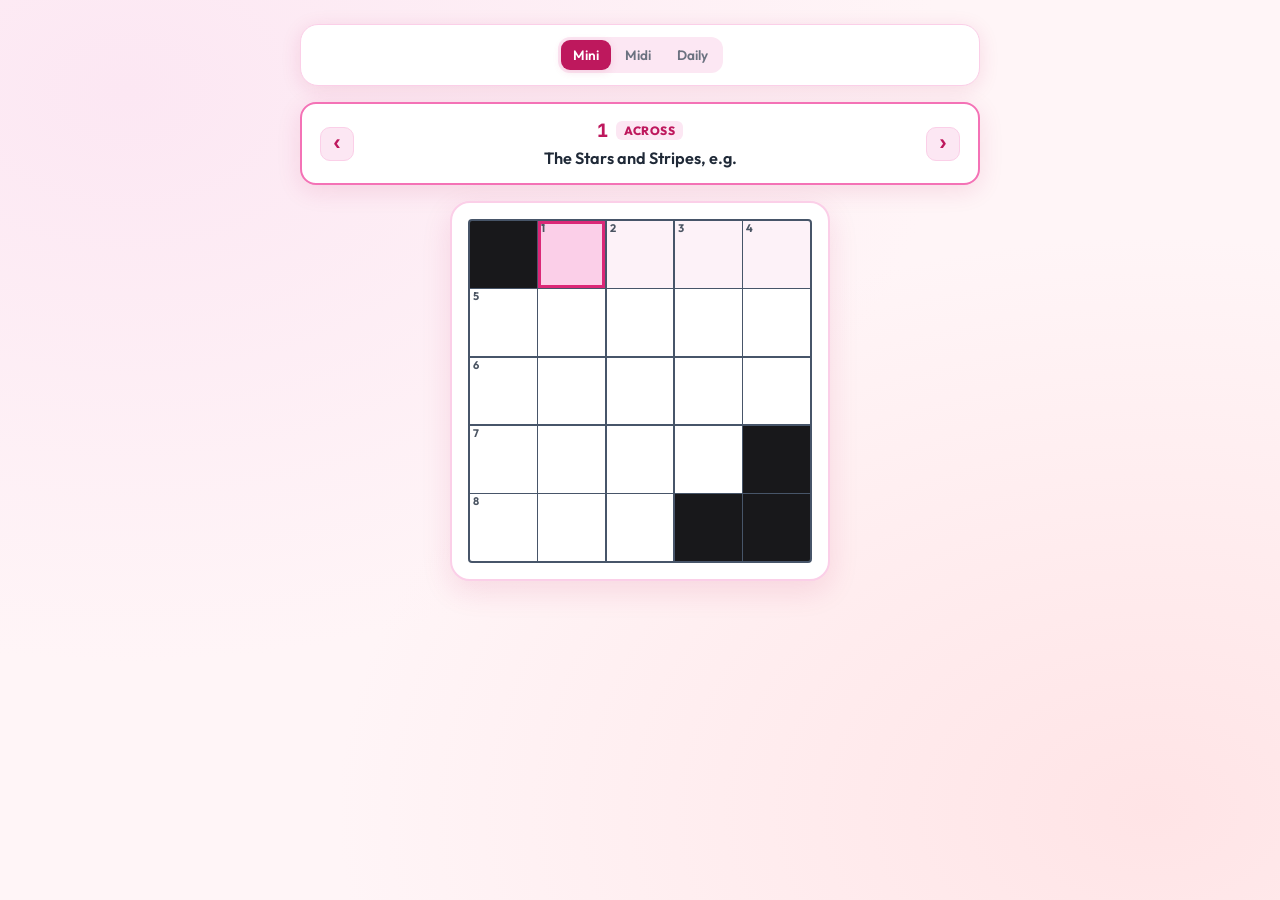
==== index.html @ 6588a8a4 "site" ====
<!DOCTYPE html>
<html lang="en">

<head>
    <meta charset="UTF-8">
    <meta name="viewport" content="width=device-width, initial-scale=1.0">
    <title>🎀</title>
    <link rel="icon"
        href="data:image/svg+xml,<svg xmlns=%22http://www.w3.org/2000/svg%22 viewBox=%220 0 100 100%22><text y=%22.9em%22 font-size=%2290%22>🗿</text></svg>">
    <link rel="preconnect" href="https://fonts.googleapis.com">
    <link rel="preconnect" href="https://fonts.gstatic.com" crossorigin>
    <link
        href="https://fonts.googleapis.com/css2?family=Outfit:wght@400;500;600;700;800&family=JetBrains+Mono:wght@500;700&display=swap"
        rel="stylesheet">
    <link rel="stylesheet" href="style.css">
</head>

<body>
    <div class="app-container">
        <header class="app-header">
            <div class="puzzle-selector">
                <button class="type-btn active" data-type="mini">Mini</button>
                <button class="type-btn" data-type="midi">Midi</button>
                <button class="type-btn" data-type="daily">Daily</button>
            </div>
        </header>

        <div class="active-clue-card" id="active-clue-card">
            <button class="clue-nav-btn" id="btn-prev-clue" title="Previous Clue">‹</button>
            <div class="clue-main-content">
                <div class="clue-meta">
                    <span class="clue-num" id="active-clue-num">1</span>
                    <span class="clue-dir" id="active-clue-direction">ACROSS</span>
                </div>
                <p class="clue-text" id="active-clue-text">Select a cell to begin...</p>
            </div>
            <button class="clue-nav-btn" id="btn-next-clue" title="Next Clue">›</button>
        </div>

        <main class="game-layout">
            <section class="board-section">
                <div id="board-wrapper">
                    <div id="board"></div>
                </div>
            </section>
        </main>
    </div>

    <div id="victory-modal" class="modal hidden">
        <div class="modal-content glass-card">
            <div class="victory-icon">🎉</div>
            <h2>Puzzle Solved!</h2>
            <p id="victory-stats">You finished!</p>
            <button id="btn-close-victory" class="primary-btn">Awesome!</button>
        </div>
    </div>

    <script src="script.js"></script>
</body>

</html>
---- style.css ----
:root {
    --bg-main: #fff5f7;
    --bg-card: #ffffff;
    --border-color: #fbcfe8;
    --border-grid: #475569;

    --primary: #be185d;
    --primary-light: #f472b6;
    --primary-soft: #fce7f3;
    --primary-glow: rgba(190, 24, 93, 0.12);

    --text-main: #1f2937;
    --text-muted: #6b7280;

    --cell-bg: #ffffff;
    --cell-text: #111827;
    --cell-black: #18181b;
    --cell-highlight: #fdf2f8;
    --cell-active: #fbcfe8;
    --cell-active-border: #db2777;
    --cell-error: #ffe4e6;

    --cols: 5;
    --rows: 5;
}

* {
    box-sizing: border-box;
    margin: 0;
    padding: 0;
}

body {
    background-color: var(--bg-main);
    background-image:
        radial-gradient(at 10% 10%, #fce7f3 0px, transparent 50%),
        radial-gradient(at 90% 90%, #ffe4e6 0px, transparent 50%);
    background-attachment: fixed;
    color: var(--text-main);
    font-family: 'Outfit', sans-serif;
    min-height: 100vh;
    display: flex;
    justify-content: center;
    align-items: flex-start;
    padding: 24px 16px;
}

.app-container {
    width: 100%;
    max-width: 680px;
    display: flex;
    flex-direction: column;
    gap: 16px;
}

.app-header {
    display: flex;
    justify-content: center;
    align-items: center;
    padding: 12px 18px;
    background: var(--bg-card);
    border: 1.5px solid var(--border-color);
    border-radius: 18px;
    box-shadow: 0 4px 20px var(--primary-glow);
}

.puzzle-selector {
    display: flex;
    background: var(--primary-soft);
    padding: 3px;
    border-radius: 12px;
    gap: 2px;
}

.type-btn {
    background: transparent;
    border: none;
    color: var(--text-muted);
    padding: 6px 12px;
    font-size: 0.85rem;
    font-weight: 600;
    font-family: inherit;
    border-radius: 9px;
    cursor: pointer;
    transition: all 0.2s ease;
}

.type-btn:hover {
    color: var(--primary);
}

.type-btn.active {
    background: var(--primary);
    color: #ffffff;
    box-shadow: 0 2px 8px var(--primary-glow);
}

.active-clue-card {
    display: flex;
    align-items: center;
    justify-content: space-between;
    gap: 12px;
    padding: 14px 18px;
    background: var(--bg-card);
    border: 2px solid var(--primary-light);
    border-radius: 16px;
    box-shadow: 0 6px 24px var(--primary-glow);
}

.clue-nav-btn {
    background: var(--primary-soft);
    border: 1px solid var(--border-color);
    color: var(--primary);
    font-size: 1.4rem;
    font-weight: 700;
    width: 34px;
    height: 34px;
    border-radius: 10px;
    cursor: pointer;
    display: flex;
    align-items: center;
    justify-content: center;
    transition: all 0.2s ease;
    flex-shrink: 0;
    line-height: 1;
}

.clue-nav-btn:hover {
    background: var(--primary);
    color: #ffffff;
}

.clue-main-content {
    display: flex;
    flex-direction: column;
    align-items: center;
    text-align: center;
    gap: 4px;
    flex: 1;
}

.clue-meta {
    display: flex;
    align-items: center;
    gap: 8px;
}

.clue-num {
    font-family: 'JetBrains Mono', monospace;
    font-weight: 800;
    font-size: 1.15rem;
    color: var(--primary);
}

.clue-dir {
    background: var(--primary-soft);
    color: var(--primary);
    font-size: 0.75rem;
    font-weight: 800;
    padding: 2px 8px;
    border-radius: 6px;
    letter-spacing: 0.5px;
}

.clue-text {
    font-size: 1.02rem;
    font-weight: 600;
    color: var(--text-main);
    line-height: 1.35;
}

.game-layout {
    display: flex;
    justify-content: center;
    width: 100%;
}

.board-section {
    display: flex;
    justify-content: center;
    width: 100%;
}

#board-wrapper {
    width: 100%;
    max-width: 520px;
    background: var(--bg-card);
    padding: 16px;
    border-radius: 20px;
    border: 2px solid var(--border-color);
    box-shadow: 0 10px 30px var(--primary-glow);
}

#board {
    display: grid;
    grid-template-columns: repeat(var(--cols, 5), 1fr);
    grid-template-rows: repeat(var(--rows, 5), 1fr);
    gap: 1.5px;
    background-color: var(--border-grid);
    border: 2.5px solid var(--border-grid);
    border-radius: 4px;
    overflow: hidden;
    width: 100%;
    aspect-ratio: var(--cols, 5) / var(--rows, 5);
}

.cell {
    position: relative;
    background-color: var(--cell-bg);
    user-select: none;
    cursor: pointer;
    display: flex;
    align-items: center;
    justify-content: center;
    transition: background-color 0.15s ease, box-shadow 0.15s ease;
}

.cell.black {
    background-color: var(--cell-black);
    cursor: default;
}

.cell.highlighted {
    background-color: var(--cell-highlight);
}

.cell.active {
    background-color: var(--cell-active) !important;
    box-shadow: inset 0 0 0 3px var(--cell-active-border);
    z-index: 3;
}

.cell-label {
    position: absolute;
    top: 2px;
    left: 3px;
    font-size: clamp(8px, 1.2vw, 11px);
    font-weight: 700;
    color: #4b5563;
    line-height: 1;
    pointer-events: none;
}

.cell-value {
    font-family: 'JetBrains Mono', monospace;
    font-size: clamp(14px, 2.4vw, 25px);
    font-weight: 700;
    color: var(--cell-text);
    text-transform: uppercase;
    pointer-events: none;
    line-height: 1;
}

.cell.incorrect .cell-value {
    color: #dc2626;
}

.cell.incorrect {
    background-color: var(--cell-error);
}

.cell.revealed .cell-value {
    color: #0284c7;
}

.modal {
    position: fixed;
    top: 0;
    left: 0;
    width: 100vw;
    height: 100vh;
    background: rgba(31, 41, 55, 0.7);
    backdrop-filter: blur(6px);
    display: flex;
    justify-content: center;
    align-items: center;
    z-index: 100;
}

.modal.hidden {
    display: none;
}

.modal-content {
    background: #ffffff;
    border: 2px solid var(--primary-light);
    padding: 36px 44px;
    border-radius: 24px;
    text-align: center;
    box-shadow: 0 20px 50px rgba(190, 24, 93, 0.2);
}

.victory-icon {
    font-size: 4rem;
    margin-bottom: 12px;
}

.modal-content h2 {
    font-size: 1.8rem;
    font-weight: 800;
    margin-bottom: 8px;
    color: var(--primary);
}

.modal-content p {
    color: var(--text-muted);
    font-size: 1.05rem;
    margin-bottom: 24px;
}

.primary-btn {
    background: var(--primary);
    color: #ffffff;
    border: none;
    padding: 12px 28px;
    font-size: 1rem;
    font-weight: 700;
    border-radius: 14px;
    cursor: pointer;
    transition: transform 0.15s ease, box-shadow 0.15s ease;
}

.primary-btn:hover {
    transform: translateY(-2px);
    box-shadow: 0 6px 20px var(--primary-glow);
}
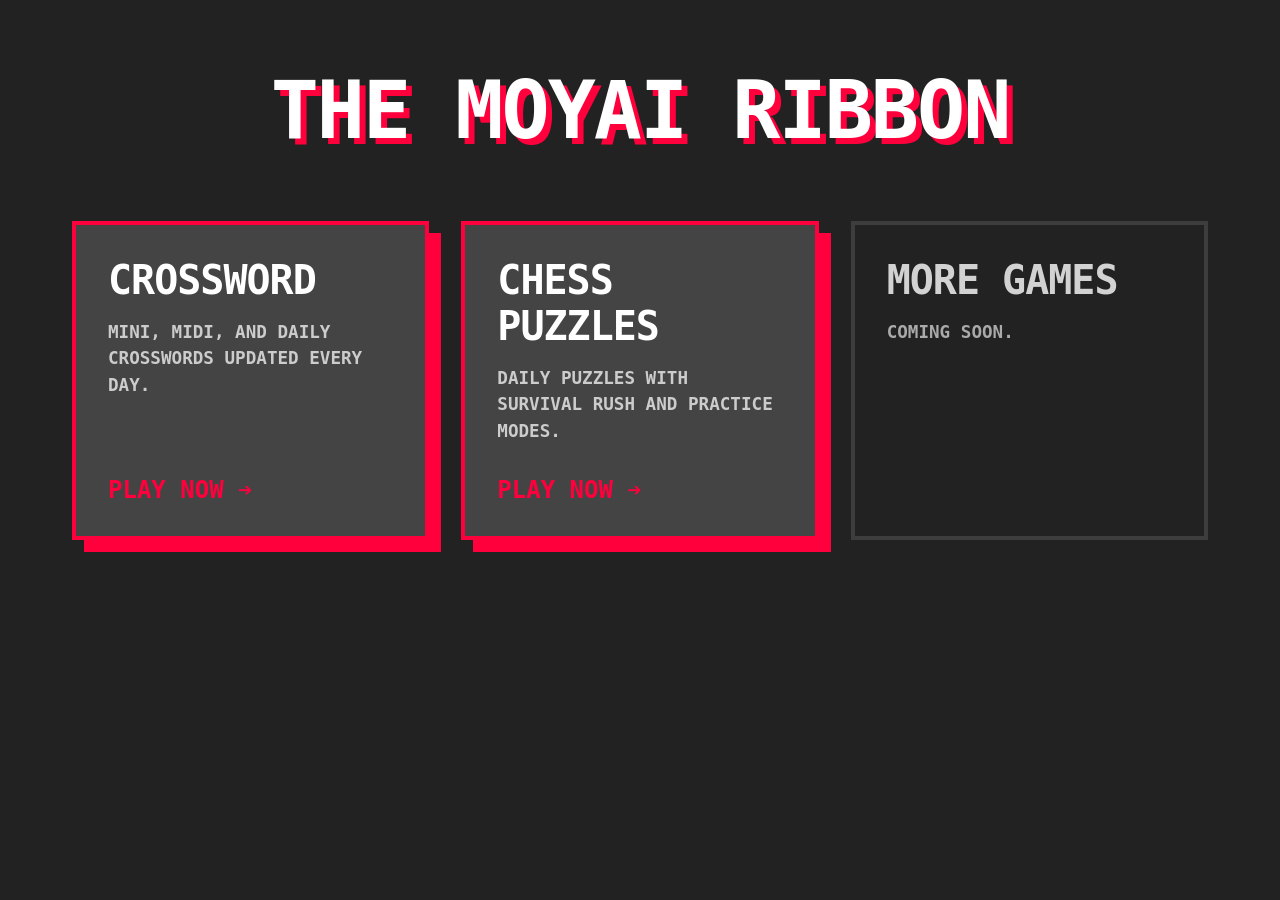
==== commit 8655ed21: ":D" ====
--- a/index.html
+++ b/index.html
@@ -4,58 +4,42 @@
 <head>
     <meta charset="UTF-8">
     <meta name="viewport" content="width=device-width, initial-scale=1.0">
-    <title>🎀</title>
-    <link rel="icon"
-        href="data:image/svg+xml,<svg xmlns=%22http://www.w3.org/2000/svg%22 viewBox=%220 0 100 100%22><text y=%22.9em%22 font-size=%2290%22>🗿</text></svg>">
-    <link rel="preconnect" href="https://fonts.googleapis.com">
-    <link rel="preconnect" href="https://fonts.gstatic.com" crossorigin>
-    <link
-        href="https://fonts.googleapis.com/css2?family=Outfit:wght@400;500;600;700;800&family=JetBrains+Mono:wght@500;700&display=swap"
-        rel="stylesheet">
-    <link rel="stylesheet" href="style.css">
+    <title>The Moyai Ribbon</title>
+    <link rel="stylesheet" href="style.css?v=2">
+    <link href="https://fonts.googleapis.com/css2?family=Outfit:wght@300;400;600;800&display=swap" rel="stylesheet">
 </head>
 
 <body>
-    <div class="app-container">
-        <header class="app-header">
-            <div class="puzzle-selector">
-                <button class="type-btn active" data-type="mini">Mini</button>
-                <button class="type-btn" data-type="midi">Midi</button>
-                <button class="type-btn" data-type="daily">Daily</button>
-            </div>
+    <main class="container">
+        <header>
+            <h1>THE MOYAI RIBBON</h1>
         </header>
 
-        <div class="active-clue-card" id="active-clue-card">
-            <button class="clue-nav-btn" id="btn-prev-clue" title="Previous Clue">‹</button>
-            <div class="clue-main-content">
-                <div class="clue-meta">
-                    <span class="clue-num" id="active-clue-num">1</span>
-                    <span class="clue-dir" id="active-clue-direction">ACROSS</span>
+        <section class="games-grid">
+            <a href="crossword/" class="game-card">
+                <div class="game-info">
+                    <h2>CROSSWORD</h2>
+                    <p>MINI, MIDI, AND DAILY CROSSWORDS UPDATED EVERY DAY.</p>
                 </div>
-                <p class="clue-text" id="active-clue-text">Select a cell to begin...</p>
+                <div class="game-hover">PLAY NOW ➔</div>
+            </a>
+
+            <a href="chess/" class="game-card">
+                <div class="game-info">
+                    <h2>CHESS PUZZLES</h2>
+                    <p>DAILY PUZZLES WITH SURVIVAL RUSH AND PRACTICE MODES.</p>
+                </div>
+                <div class="game-hover">PLAY NOW ➔</div>
+            </a>
+
+            <div class="game-card coming-soon">
+                <div class="game-info">
+                    <h2>MORE GAMES</h2>
+                    <p>COMING SOON.</p>
+                </div>
             </div>
-            <button class="clue-nav-btn" id="btn-next-clue" title="Next Clue">›</button>
-        </div>
-
-        <main class="game-layout">
-            <section class="board-section">
-                <div id="board-wrapper">
-                    <div id="board"></div>
-                </div>
-            </section>
-        </main>
-    </div>
-
-    <div id="victory-modal" class="modal hidden">
-        <div class="modal-content glass-card">
-            <div class="victory-icon">🎉</div>
-            <h2>Puzzle Solved!</h2>
-            <p id="victory-stats">You finished!</p>
-            <button id="btn-close-victory" class="primary-btn">Awesome!</button>
-        </div>
-    </div>
-
-    <script src="script.js"></script>
+        </section>
+    </main>
 </body>
 
 </html>
--- a/style.css
+++ b/style.css
@@ -1,326 +1,129 @@
 :root {
-    --bg-main: #fff5f7;
-    --bg-card: #ffffff;
-    --border-color: #fbcfe8;
-    --border-grid: #475569;
-
-    --primary: #be185d;
-    --primary-light: #f472b6;
-    --primary-soft: #fce7f3;
-    --primary-glow: rgba(190, 24, 93, 0.12);
-
-    --text-main: #1f2937;
-    --text-muted: #6b7280;
-
-    --cell-bg: #ffffff;
-    --cell-text: #111827;
-    --cell-black: #18181b;
-    --cell-highlight: #fdf2f8;
-    --cell-active: #fbcfe8;
-    --cell-active-border: #db2777;
-    --cell-error: #ffe4e6;
-
-    --cols: 5;
-    --rows: 5;
+    --bg-color: #222222;
+    --text-main: #ffffff;
+    --text-muted: #cccccc;
+    --primary: #ff003c; /* Stark Red */
+    --secondary: #444444; /* Gray */
+    --border: 4px solid var(--primary);
 }
 
 * {
-    box-sizing: border-box;
     margin: 0;
     padding: 0;
+    box-sizing: border-box;
 }
 
 body {
-    background-color: var(--bg-main);
-    background-image:
-        radial-gradient(at 10% 10%, #fce7f3 0px, transparent 50%),
-        radial-gradient(at 90% 90%, #ffe4e6 0px, transparent 50%);
-    background-attachment: fixed;
+    font-family: monospace;
+    background-color: var(--bg-color);
     color: var(--text-main);
-    font-family: 'Outfit', sans-serif;
     min-height: 100vh;
-    display: flex;
-    justify-content: center;
-    align-items: flex-start;
-    padding: 24px 16px;
+    overflow-x: hidden;
+    position: relative;
 }
 
-.app-container {
-    width: 100%;
-    max-width: 680px;
-    display: flex;
-    flex-direction: column;
-    gap: 16px;
-}
-
-.app-header {
-    display: flex;
-    justify-content: center;
-    align-items: center;
-    padding: 12px 18px;
-    background: var(--bg-card);
-    border: 1.5px solid var(--border-color);
-    border-radius: 18px;
-    box-shadow: 0 4px 20px var(--primary-glow);
-}
-
-.puzzle-selector {
-    display: flex;
-    background: var(--primary-soft);
-    padding: 3px;
-    border-radius: 12px;
-    gap: 2px;
-}
-
-.type-btn {
-    background: transparent;
-    border: none;
-    color: var(--text-muted);
-    padding: 6px 12px;
-    font-size: 0.85rem;
-    font-weight: 600;
-    font-family: inherit;
-    border-radius: 9px;
-    cursor: pointer;
-    transition: all 0.2s ease;
-}
-
-.type-btn:hover {
-    color: var(--primary);
-}
-
-.type-btn.active {
-    background: var(--primary);
-    color: #ffffff;
-    box-shadow: 0 2px 8px var(--primary-glow);
-}
-
-.active-clue-card {
-    display: flex;
-    align-items: center;
-    justify-content: space-between;
-    gap: 12px;
-    padding: 14px 18px;
-    background: var(--bg-card);
-    border: 2px solid var(--primary-light);
-    border-radius: 16px;
-    box-shadow: 0 6px 24px var(--primary-glow);
-}
-
-.clue-nav-btn {
-    background: var(--primary-soft);
-    border: 1px solid var(--border-color);
-    color: var(--primary);
-    font-size: 1.4rem;
-    font-weight: 700;
-    width: 34px;
-    height: 34px;
-    border-radius: 10px;
-    cursor: pointer;
-    display: flex;
-    align-items: center;
-    justify-content: center;
-    transition: all 0.2s ease;
-    flex-shrink: 0;
-    line-height: 1;
-}
-
-.clue-nav-btn:hover {
-    background: var(--primary);
-    color: #ffffff;
-}
-
-.clue-main-content {
+.container {
+    max-width: 1200px;
+    margin: 0 auto;
+    padding: 4rem 2rem;
     display: flex;
     flex-direction: column;
     align-items: center;
-    text-align: center;
-    gap: 4px;
-    flex: 1;
 }
 
-.clue-meta {
-    display: flex;
-    align-items: center;
-    gap: 8px;
+header {
+    text-align: center;
+    margin-bottom: 4rem;
 }
 
-.clue-num {
-    font-family: 'JetBrains Mono', monospace;
+header h1 {
+    font-size: 5rem;
     font-weight: 800;
-    font-size: 1.15rem;
-    color: var(--primary);
+    letter-spacing: -2px;
+    color: var(--text-main);
+    text-shadow: 6px 6px 0px var(--primary);
 }
 
-.clue-dir {
-    background: var(--primary-soft);
-    color: var(--primary);
-    font-size: 0.75rem;
-    font-weight: 800;
-    padding: 2px 8px;
-    border-radius: 6px;
-    letter-spacing: 0.5px;
-}
-
-.clue-text {
-    font-size: 1.02rem;
-    font-weight: 600;
-    color: var(--text-main);
-    line-height: 1.35;
-}
-
-.game-layout {
-    display: flex;
-    justify-content: center;
+.games-grid {
+    display: grid;
+    grid-template-columns: repeat(auto-fit, minmax(300px, 1fr));
+    gap: 2rem;
     width: 100%;
 }
 
-.board-section {
+.game-card {
+    background: var(--secondary);
+    border: var(--border);
+    padding: 2rem;
+    text-decoration: none;
+    color: var(--text-main);
     display: flex;
-    justify-content: center;
-    width: 100%;
+    flex-direction: column;
+    position: relative;
+    box-shadow: 12px 12px 0px var(--primary);
+    transition: all 0.1s;
 }
 
-#board-wrapper {
-    width: 100%;
-    max-width: 520px;
-    background: var(--bg-card);
-    padding: 16px;
-    border-radius: 20px;
-    border: 2px solid var(--border-color);
-    box-shadow: 0 10px 30px var(--primary-glow);
+.game-card:hover {
+    transform: translate(4px, 4px);
+    box-shadow: 8px 8px 0px var(--primary);
+    background: var(--primary);
 }
 
-#board {
-    display: grid;
-    grid-template-columns: repeat(var(--cols, 5), 1fr);
-    grid-template-rows: repeat(var(--rows, 5), 1fr);
-    gap: 1.5px;
-    background-color: var(--border-grid);
-    border: 2.5px solid var(--border-grid);
-    border-radius: 4px;
-    overflow: hidden;
-    width: 100%;
-    aspect-ratio: var(--cols, 5) / var(--rows, 5);
+.game-card:hover .game-hover {
+    color: var(--bg-color);
 }
 
-.cell {
-    position: relative;
-    background-color: var(--cell-bg);
-    user-select: none;
-    cursor: pointer;
-    display: flex;
-    align-items: center;
-    justify-content: center;
-    transition: background-color 0.15s ease, box-shadow 0.15s ease;
+.game-info h2 {
+    font-size: 2.5rem;
+    font-weight: 800;
+    margin-bottom: 1rem;
+    letter-spacing: -1px;
 }
 
-.cell.black {
-    background-color: var(--cell-black);
-    cursor: default;
+.game-info p {
+    color: var(--text-muted);
+    font-size: 1.1rem;
+    line-height: 1.5;
+    font-weight: 600;
 }
 
-.cell.highlighted {
-    background-color: var(--cell-highlight);
+.game-card:hover .game-info p {
+    color: var(--text-main);
 }
 
-.cell.active {
-    background-color: var(--cell-active) !important;
-    box-shadow: inset 0 0 0 3px var(--cell-active-border);
-    z-index: 3;
+.game-hover {
+    margin-top: auto;
+    padding-top: 2rem;
+    font-weight: 800;
+    font-size: 1.5rem;
+    color: var(--primary);
+    text-transform: uppercase;
 }
 
-.cell-label {
-    position: absolute;
-    top: 2px;
-    left: 3px;
-    font-size: clamp(8px, 1.2vw, 11px);
-    font-weight: 700;
-    color: #4b5563;
-    line-height: 1;
-    pointer-events: none;
+.coming-soon {
+    opacity: 0.8;
+    cursor: default;
+    border: 4px solid var(--secondary);
+    box-shadow: none;
+    background: transparent;
 }
 
-.cell-value {
-    font-family: 'JetBrains Mono', monospace;
-    font-size: clamp(14px, 2.4vw, 25px);
-    font-weight: 700;
-    color: var(--cell-text);
-    text-transform: uppercase;
-    pointer-events: none;
-    line-height: 1;
+.coming-soon:hover {
+    transform: none;
+    box-shadow: none;
+    background: transparent;
 }
 
-.cell.incorrect .cell-value {
-    color: #dc2626;
-}
-
-.cell.incorrect {
-    background-color: var(--cell-error);
-}
-
-.cell.revealed .cell-value {
-    color: #0284c7;
-}
-
-.modal {
-    position: fixed;
-    top: 0;
-    left: 0;
-    width: 100vw;
-    height: 100vh;
-    background: rgba(31, 41, 55, 0.7);
-    backdrop-filter: blur(6px);
-    display: flex;
-    justify-content: center;
-    align-items: center;
-    z-index: 100;
-}
-
-.modal.hidden {
+.coming-soon .game-hover {
     display: none;
 }
 
-.modal-content {
-    background: #ffffff;
-    border: 2px solid var(--primary-light);
-    padding: 36px 44px;
-    border-radius: 24px;
-    text-align: center;
-    box-shadow: 0 20px 50px rgba(190, 24, 93, 0.2);
+@media (max-width: 768px) {
+    header h1 {
+        font-size: 3rem;
+    }
+    .container {
+        padding: 3rem 1.5rem;
+    }
 }
-
-.victory-icon {
-    font-size: 4rem;
-    margin-bottom: 12px;
-}
-
-.modal-content h2 {
-    font-size: 1.8rem;
-    font-weight: 800;
-    margin-bottom: 8px;
-    color: var(--primary);
-}
-
-.modal-content p {
-    color: var(--text-muted);
-    font-size: 1.05rem;
-    margin-bottom: 24px;
-}
-
-.primary-btn {
-    background: var(--primary);
-    color: #ffffff;
-    border: none;
-    padding: 12px 28px;
-    font-size: 1rem;
-    font-weight: 700;
-    border-radius: 14px;
-    cursor: pointer;
-    transition: transform 0.15s ease, box-shadow 0.15s ease;
-}
-
-.primary-btn:hover {
-    transform: translateY(-2px);
-    box-shadow: 0 6px 20px var(--primary-glow);
-}
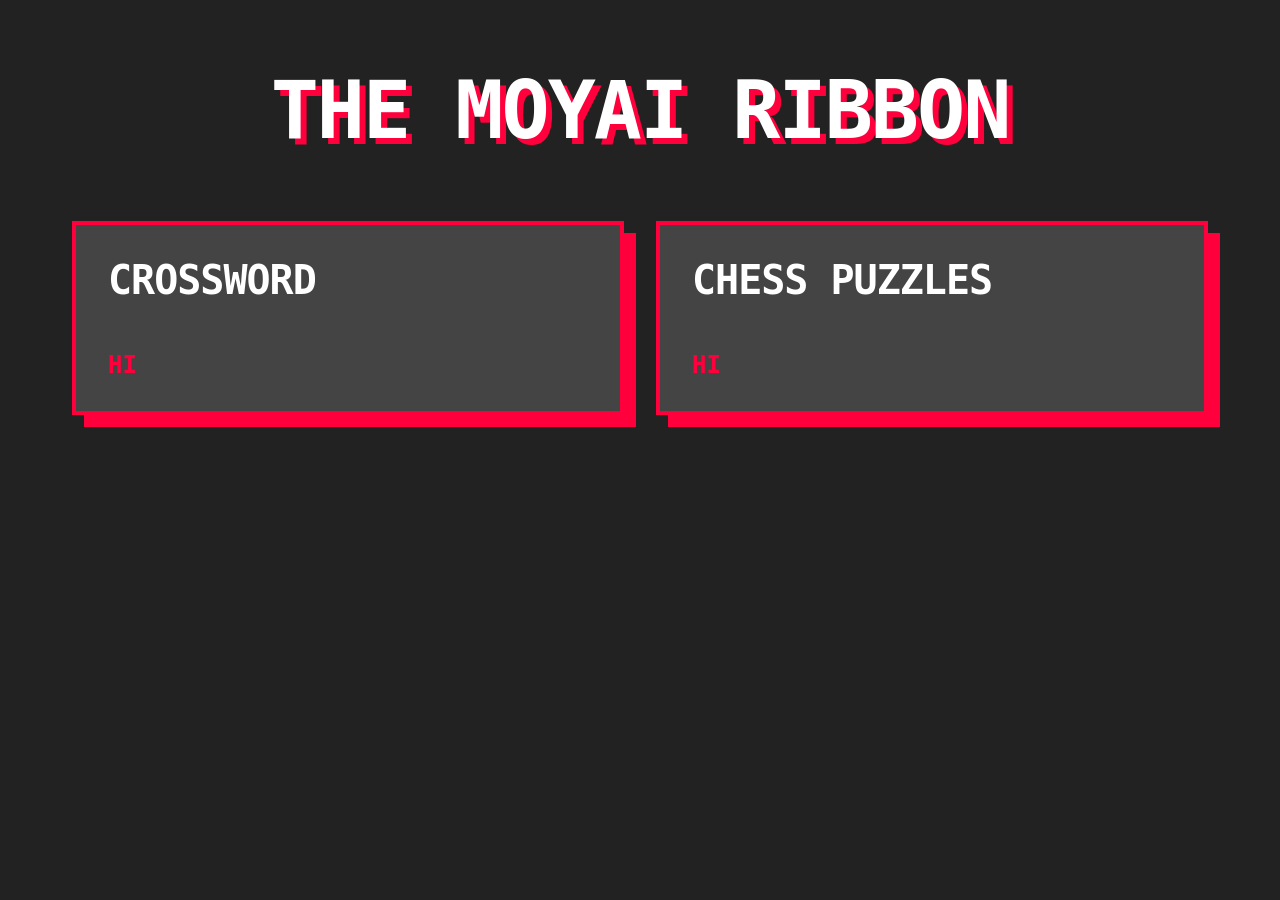
==== commit e0f26fe0: "index" ====
--- a/index.html
+++ b/index.html
@@ -4,7 +4,14 @@
 <head>
     <meta charset="UTF-8">
     <meta name="viewport" content="width=device-width, initial-scale=1.0">
-    <title>The Moyai Ribbon</title>
+    <title>🎀</title>
+    <link rel="icon"
+        href="data:image/svg+xml,<svg xmlns=%22http://www.w3.org/2000/svg%22 viewBox=%220 0 100 100%22><text y=%22.9em%22 font-size=%2290%22>🗿</text></svg>">
+    <link rel="preconnect" href="https://fonts.googleapis.com">
+    <link rel="preconnect" href="https://fonts.gstatic.com" crossorigin>
+    <link
+        href="https://fonts.googleapis.com/css2?family=Outfit:wght@400;500;600;700;800&family=JetBrains+Mono:wght@500;700&display=swap"
+        rel="stylesheet">
     <link rel="stylesheet" href="style.css?v=2">
     <link href="https://fonts.googleapis.com/css2?family=Outfit:wght@300;400;600;800&display=swap" rel="stylesheet">
 </head>
@@ -19,25 +26,16 @@
             <a href="crossword/" class="game-card">
                 <div class="game-info">
                     <h2>CROSSWORD</h2>
-                    <p>MINI, MIDI, AND DAILY CROSSWORDS UPDATED EVERY DAY.</p>
                 </div>
-                <div class="game-hover">PLAY NOW ➔</div>
+                <div class="game-hover">hi</div>
             </a>
 
             <a href="chess/" class="game-card">
                 <div class="game-info">
                     <h2>CHESS PUZZLES</h2>
-                    <p>DAILY PUZZLES WITH SURVIVAL RUSH AND PRACTICE MODES.</p>
                 </div>
-                <div class="game-hover">PLAY NOW ➔</div>
+                <div class="game-hover">hi</div>
             </a>
-
-            <div class="game-card coming-soon">
-                <div class="game-info">
-                    <h2>MORE GAMES</h2>
-                    <p>COMING SOON.</p>
-                </div>
-            </div>
         </section>
     </main>
 </body>
